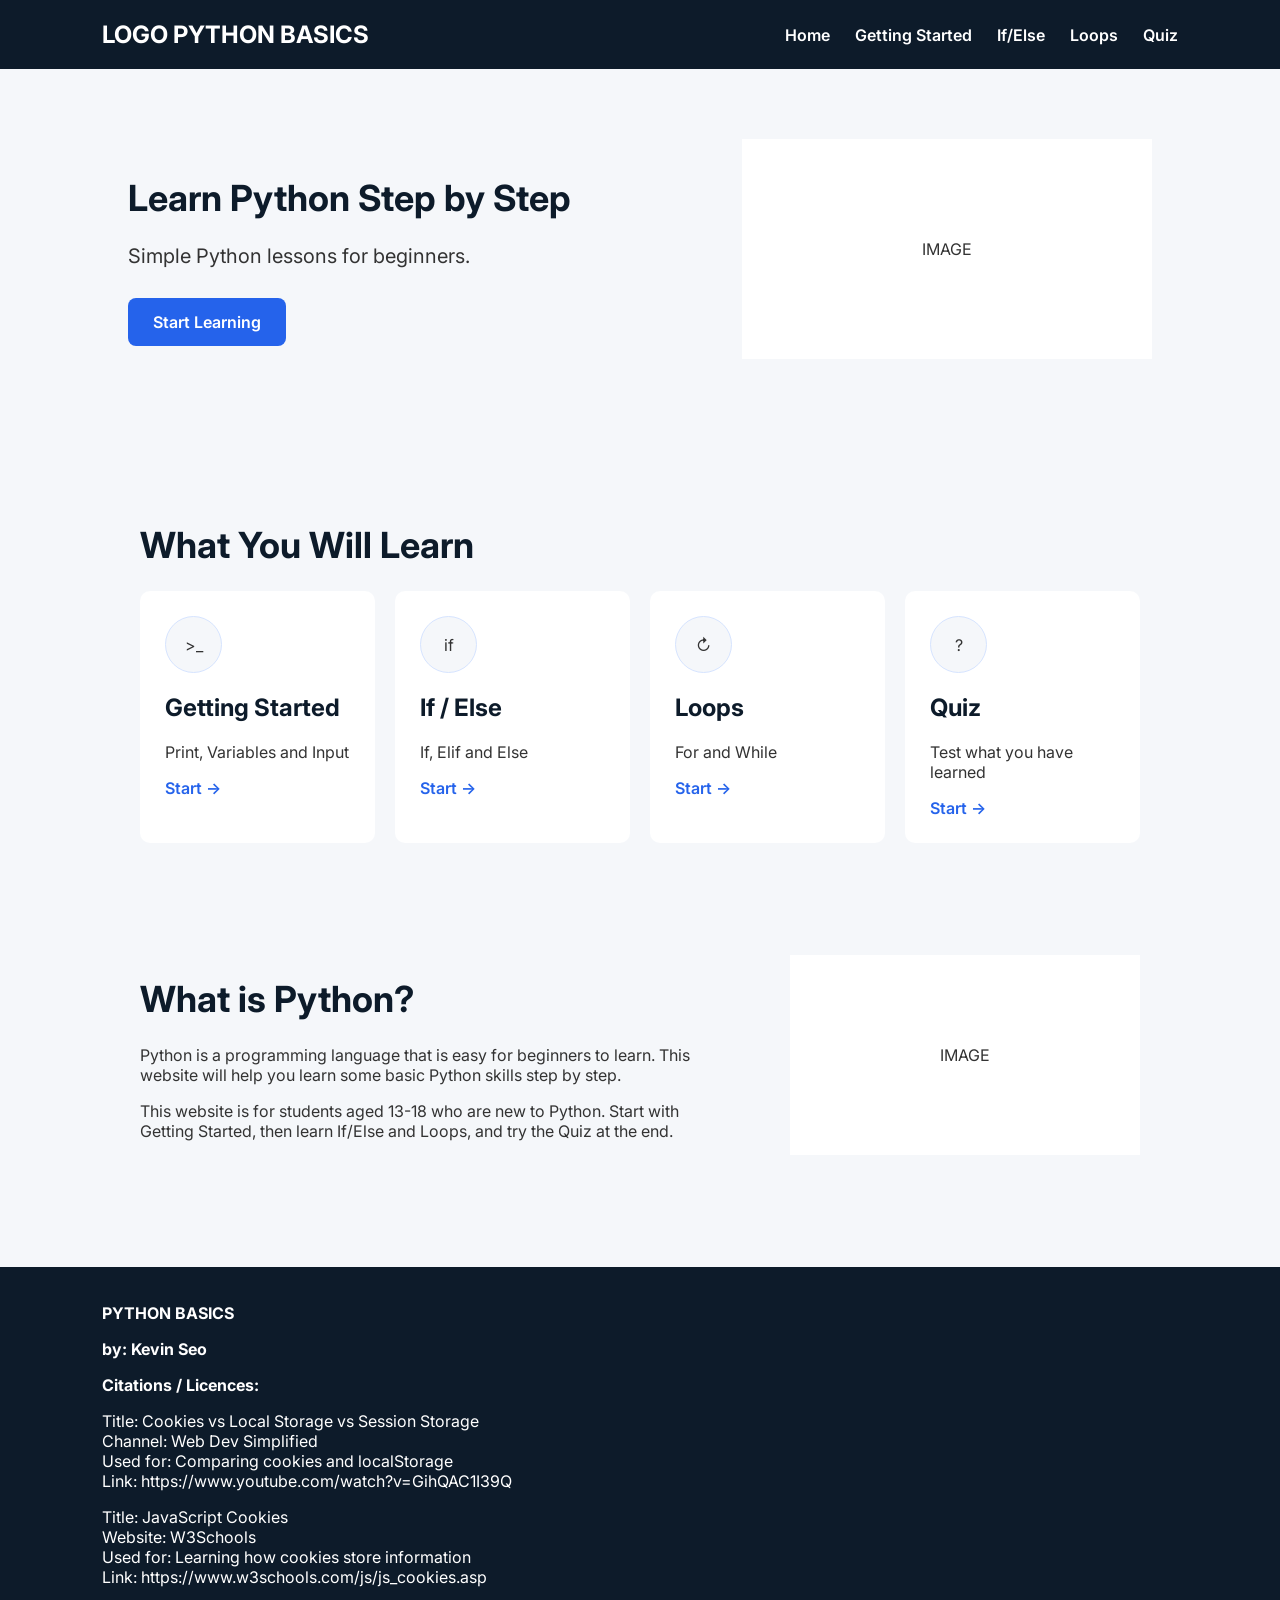
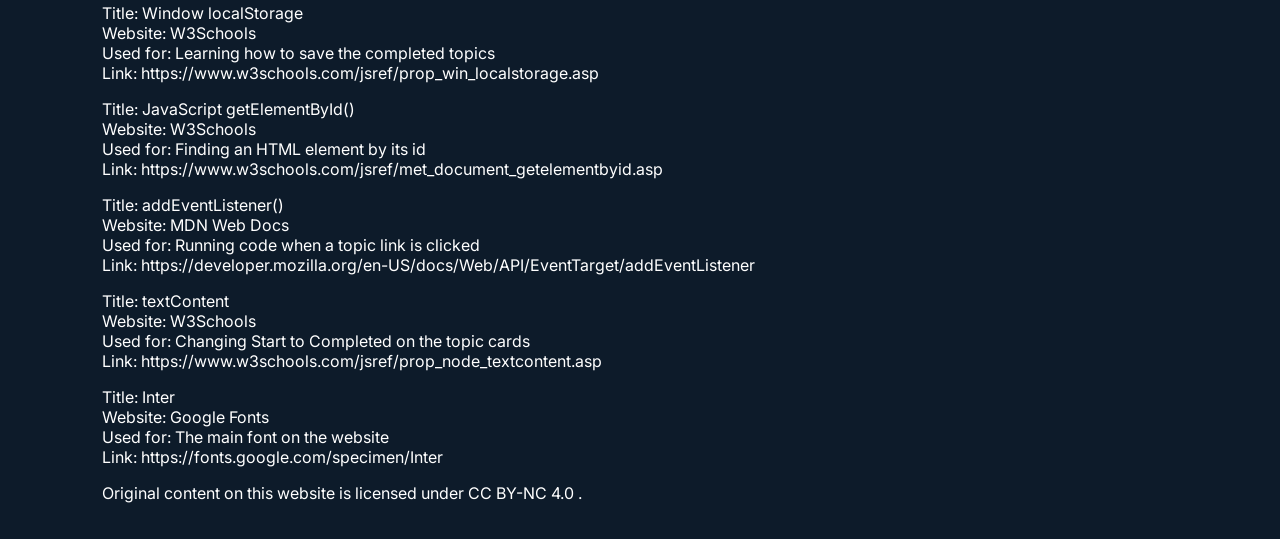
==== index.html @ f4f818a4 "Add files via upload" ====
<!DOCTYPE html>
<html lang="en">

<head>
  <meta charset="UTF-8">
  <meta name="viewport" content="width=device-width, initial-scale=1.0">
  <title>PYTHON BASICS</title>
  <link rel="stylesheet" href="style.css">
</head>

<body id="top">

  <!-- Header -->
  <div class="header">

    <a href="index.html" class="logo">
      <span>LOGO</span>
      <span>PYTHON BASICS</span>
    </a>

    <div class="nav">
      <a href="index.html">Home</a>
      <a href="start.html">Getting Started</a>
      <a href="ifelse.html">If/Else</a>
      <a href="loops.html">Loops</a>
      <a href="quiz.html">Quiz</a>
    </div>

  </div>

  <!-- Hero -->
  <div class="hero">
    <div class="hero-text">
      <h1>Learn Python Step by Step</h1>
      <p>Simple Python lessons for beginners.</p>
      <a href="start.html" class="hero-btn">Start Learning</a>
    </div>

    <div class="hero-image">
      <span>IMAGE</span>
    </div>
  </div>


  <!-- Contents -->
  <div class="contents">

    <!-- Learning Topic Cards -->
    <div class="topics">
      <h1>What You Will Learn</h1>

      <div class="topic-grid">
        <!-- Getting Started -->
        <div class="topic-item">
          <div class="topic-icon">>_</div>
          <div class="topic-content">
            <h2>Getting Started</h2>
            <p>Print, Variables and Input</p>
            <a href="start.html" class="topic-btn" id="startTopic">Start →</a>
          </div>
        </div>

        <!-- If / Else -->
        <div class="topic-item">
          <div class="topic-icon">if</div>
          <div class="topic-content">
            <h2>If / Else</h2>
            <p>If, Elif and Else</p>
            <a href="ifelse.html" class="topic-btn" id="ifelseTopic">Start →</a>
          </div>
        </div>

        <!-- Loops -->
        <div class="topic-item">
          <div class="topic-icon">↻</div>
          <div class="topic-content">
            <h2>Loops</h2>
            <p>For and While</p>
            <a href="loops.html" class="topic-btn" id="loopsTopic">Start →</a>
          </div>
        </div>

        <!-- Quiz -->
        <div class="topic-item">
          <div class="topic-icon">?</div>
          <div class="topic-content">
            <h2>Quiz</h2>
            <p>Test what you have learned</p>
            <a href="quiz.html" class="topic-btn">Start →</a>
          </div>
        </div>

      </div>
    </div>


    <!-- Python Introduction -->
    <div class="python-intro">

      <div class="intro-text">
        <h1>What is Python?</h1>
        <p>
          Python is a programming language that is easy for beginners to learn. This website will help you learn some
          basic Python skills step by step.
        </p>
        <p>
          This website is for students aged 13-18 who are new to Python.
          Start with Getting Started, then learn If/Else and Loops, and try the Quiz at the end.
        </p>
      </div>

      <div class="intro-image">
        <span>IMAGE</span>
      </div>
    </div>
  </div>

  <!-- Footer -->
  <div class="footer">
    <p><strong>PYTHON BASICS</strong></p>
    <p><strong>by: Kevin Seo</strong></p>

    <p><strong>Citations / Licences:</strong></p>

    <p>
      Title: Cookies vs Local Storage vs Session Storage<br>
      Channel: Web Dev Simplified<br>
      Used for: Comparing cookies and localStorage<br>
      Link: https://www.youtube.com/watch?v=GihQAC1I39Q
    </p>

    <p>
      Title: JavaScript Cookies<br>
      Website: W3Schools<br>
      Used for: Learning how cookies store information<br>
      Link: https://www.w3schools.com/js/js_cookies.asp
    </p>

    <p>
      Title: Window localStorage<br>
      Website: W3Schools<br>
      Used for: Learning how to save the completed topics<br>
      Link: https://www.w3schools.com/jsref/prop_win_localstorage.asp
    </p>

    <p>
      Title: JavaScript getElementById()<br>
      Website: W3Schools<br>
      Used for: Finding an HTML element by its id<br>
      Link: https://www.w3schools.com/jsref/met_document_getelementbyid.asp
    </p>

    <p>
      Title: addEventListener()<br>
      Website: MDN Web Docs<br>
      Used for: Running code when a topic link is clicked<br>
      Link: https://developer.mozilla.org/en-US/docs/Web/API/EventTarget/addEventListener
    </p>

    <p>
      Title: textContent<br>
      Website: W3Schools<br>
      Used for: Changing Start to Completed on the topic cards<br>
      Link: https://www.w3schools.com/jsref/prop_node_textcontent.asp
    </p>

    <p>
      Title: Inter<br>
      Website: Google Fonts<br>
      Used for: The main font on the website<br>
      Link: https://fonts.google.com/specimen/Inter
    </p>

    <p>
      Original content on this website is licensed under
      <a href="https://creativecommons.org/licenses/by-nc/4.0/">
        CC BY-NC 4.0
      </a>.
    </p>
  </div>


  <!-- using script to add JavaScript to the topic cards -->
  <script>

    // getting the lesson links by their id
    // https://www.w3schools.com/jsref/met_document_getelementbyid.asp
    const startTopic = document.getElementById("startTopic");
    const ifelseTopic = document.getElementById("ifelseTopic");
    const loopsTopic = document.getElementById("loopsTopic");


    // using localStorage to remember which lessons were completed
    // https://www.w3schools.com/jsref/prop_win_localstorage.asp

    // saving the lesson as completed when the link is clicked
    // https://developer.mozilla.org/en-US/docs/Web/API/EventTarget/addEventListener
    startTopic.addEventListener("click", function () {
      localStorage.setItem("startCompleted", "yes");
    });

    ifelseTopic.addEventListener("click", function () {
      localStorage.setItem("ifelseCompleted", "yes");
    });

    loopsTopic.addEventListener("click", function () {
      localStorage.setItem("loopsCompleted", "yes");
    });


    // checking if each lesson was completed before
    // changing Start to Completed
    // https://www.w3schools.com/jsref/prop_node_textcontent.asp
    if (localStorage.getItem("startCompleted") == "yes") {
      startTopic.textContent = "Completed ✓";
    }

    if (localStorage.getItem("ifelseCompleted") == "yes") {
      ifelseTopic.textContent = "Completed ✓";
    }

    if (localStorage.getItem("loopsCompleted") == "yes") {
      loopsTopic.textContent = "Completed ✓";
    }

  </script>

</body>

</html>
---- style.css ----
@import url('https://fonts.googleapis.com/css2?family=Inter:wght@400;600;700&display=swap');

body {
  margin: 0;
  font-family: 'Inter', Arial, sans-serif;
  /* using Inter as the main font for the website */
  background-color: #F5F7FA;
  color: #333333;
}

a {
  text-decoration: none;
}

/* Main page heading */
h1 {
  color: #0D1B2A;
  font-size: 36px;
}

/* Section heading */
h2 {
  color: #0D1B2A;
  font-size: 24px;
}

/* Small heading */
h3 {
  color: #0D1B2A;
  font-size: 18px;
}

/* Header */
.header {
  background-color: #0D1B2A;
  display: flex;
  /* using flexbox to place the logo and navigation in one row*/
  justify-content: space-between;
  align-items: center;
  padding: 20px 8%;
}

.logo {
  color: #FFFFFF;
  font-size: 24px;
  font-weight: 700;
}

.nav {
  display: flex;
  gap: 25px;
}

.nav a {
  color: #FFFFFF;
  font-weight: 600;
}

/* Contents */
.contents {
  width: 80%;
  max-width: 1000px;
  /* stopping the content from getting too wide */
  margin: 50px auto;
}

/* Footer */
.footer {
  background-color: #0D1B2A;
  color: #FFFFFF;
  padding: 20px 8%;
  margin-top: 30px;
}

.footer a {
  color: #FFFFFF;
}

/* Home Page - Hero */
.hero {
  display: flex;
  justify-content: space-between;
  align-items: center;
  padding: 50px 10%;
  min-height: 260px;
}

.hero-text {
  width: 50%;
}

.hero p {
  font-size: 20px;
  margin-bottom: 30px;
}

.hero-btn {
  /* styling the class button on hero*/
  display: inline-block;
  /* making the link work more like a button */
  background-color: #2563EB;
  color: #FFFFFF;
  padding: 14px 25px;
  border-radius: 8px;
  /*making button round*/
  font-weight: 600;
}

.hero-image {
  width: 40%;
  height: 220px;
  background-color: #FFFFFF;
  display: flex;
  justify-content: center;
  align-items: center;
}

/* Home Page - Learning Topic Cards */
.topics {
  padding: 20px 0 50px;
}

.topic-grid {
  display: grid;
  /* using grid to place the topic cards */
  grid-template-columns: repeat(4, 1fr);
  /* making 4 equal columns */
  gap: 20px;
}

.topic-item {
  background-color: #FFFFFF;
  padding: 25px;
  border-radius: 10px;
}

.topic-icon {
  width: 55px;
  height: 55px;
  border-radius: 50%;
  background-color: #F5F7FA;
  border: 1px solid #D6E4FF;
  display: flex;
  align-items: center;
  justify-content: center;
  margin-bottom: 15px;
}

.topic-btn {
  color: #2563EB;
  font-weight: 600;
}

/* Home Page - Intro */
.python-intro {
  display: flex;
  justify-content: space-between;
  align-items: center;
  padding: 60px 0;
}

.intro-text {
  width: 55%;
}

.intro-image {
  width: 35%;
  height: 200px;
  background-color: #FFFFFF;
  display: flex;
  justify-content: center;
  align-items: center;
}


/* Learning Content Page */
.lesson {
  background-color: #FFFFFF;
  padding: 20px;
  margin: 20px 0;
}

.code-box {
  background-color: #0D1B2A;
  color: #FFFFFF;
  padding: 15px;
}

.output-box {
  background-color: #FFFFFF;
  padding: 15px;
  border: 1px solid #DDDDDD;
}

.tip {
  background-color: #FFF4CC;
  color: #333333;
  padding: 15px;
  margin-top: 20px;
}

.page-navigation {
  display: flex;
  justify-content: space-between;
  margin-top: 30px;
}

.page-btn {
  background-color: #2563EB;
  color: #FFFFFF;
  padding: 10px 15px;
}

/* Quiz Page*/
.question {
  background-color: #FFFFFF;
  padding: 20px;
  margin: 20px 0;
}

.question label {
  display: block;
  padding: 8px 0;
}

.check-btn {
  background-color: #2563EB;
  color: #FFFFFF;
  border: none;
  padding: 10px 20px;
  font-family: inherit;
}

.result {
  background-color: #FFF4CC;
  padding: 15px;
  margin-top: 20px;
}
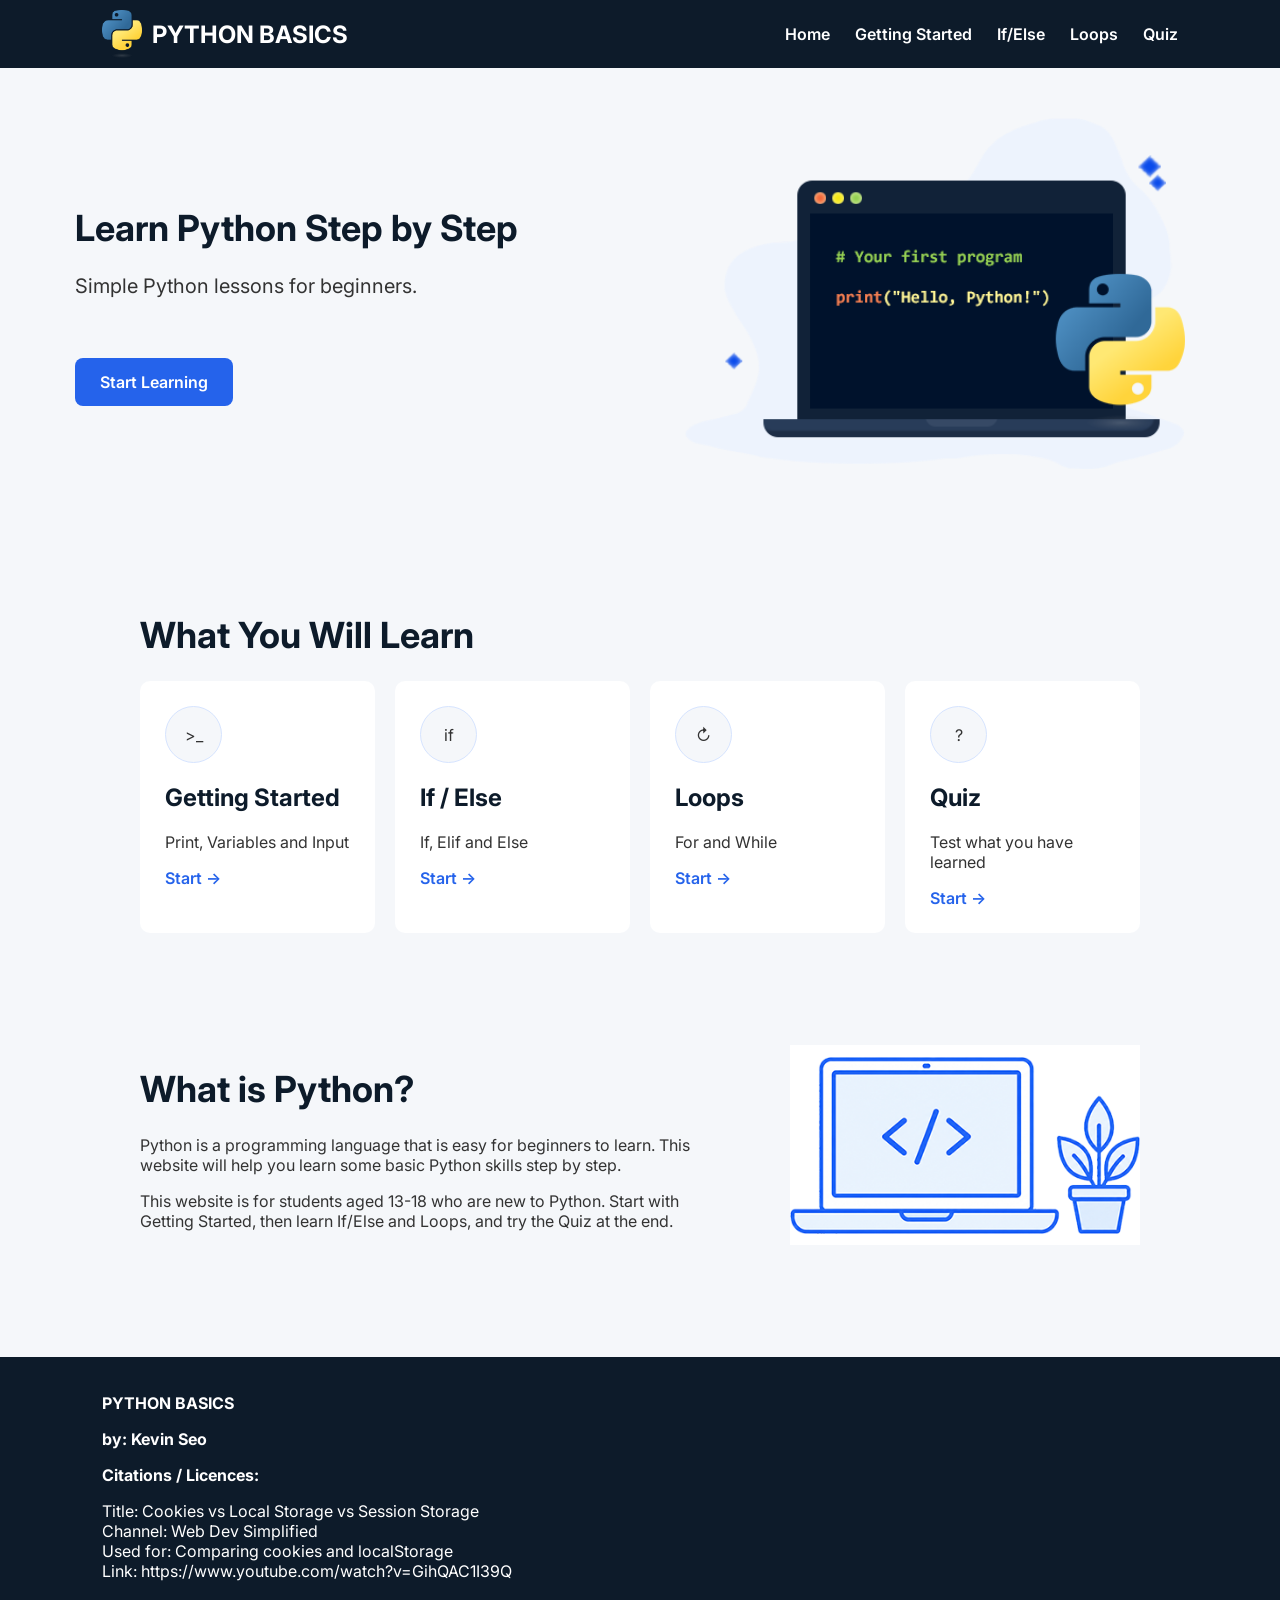
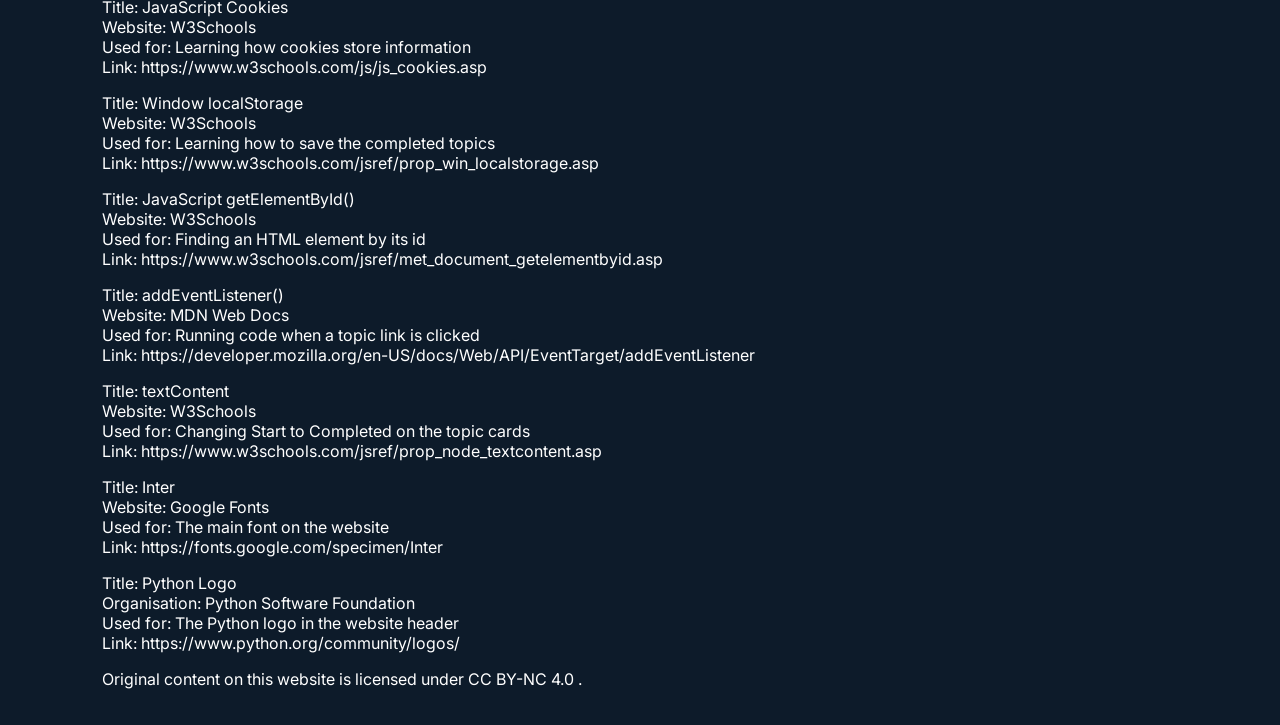
==== commit 7ee2f505: "Update final Part 1 website" ====
--- a/index.html
+++ b/index.html
@@ -12,9 +12,8 @@
 
   <!-- Header -->
   <div class="header">
-
     <a href="index.html" class="logo">
-      <span>LOGO</span>
+      <img src="images/logo.png" alt="Python logo">
       <span>PYTHON BASICS</span>
     </a>
 
@@ -37,7 +36,7 @@
     </div>
 
     <div class="hero-image">
-      <span>IMAGE</span>
+      <img src="images/main-hero.png" alt="Python coding image">
     </div>
   </div>
 
@@ -110,7 +109,7 @@
       </div>
 
       <div class="intro-image">
-        <span>IMAGE</span>
+        <img src="images/main-intro.png" alt="Laptop with coding symbol">
       </div>
     </div>
   </div>
@@ -169,6 +168,13 @@
       Website: Google Fonts<br>
       Used for: The main font on the website<br>
       Link: https://fonts.google.com/specimen/Inter
+    </p>
+
+    <p>
+      Title: Python Logo<br>
+      Organisation: Python Software Foundation<br>
+      Used for: The Python logo in the website header<br>
+      Link: https://www.python.org/community/logos/
     </p>
 
     <p>
--- a/style.css
+++ b/style.css
@@ -37,13 +37,22 @@
   /* using flexbox to place the logo and navigation in one row*/
   justify-content: space-between;
   align-items: center;
-  padding: 20px 8%;
+  padding: 10px 8%;
 }
 
 .logo {
   color: #FFFFFF;
   font-size: 24px;
   font-weight: 700;
+  display: flex;
+  align-items: center;
+  gap: 10px;
+}
+
+.logo img {
+  width: 40px;
+  height: auto;
+  vertical-align: middle;
 }
 
 .nav {
@@ -79,19 +88,22 @@
 /* Home Page - Hero */
 .hero {
   display: flex;
-  justify-content: space-between;
-  align-items: center;
-  padding: 50px 10%;
-  min-height: 260px;
+  justify-content: center;
+  align-items: center;
+  gap: 50px;
+  max-width: 1200px;
+  margin: 0 auto;
+  padding: 50px 20px;
+  min-height: 240px;
 }
 
 .hero-text {
-  width: 50%;
+  width: 45%;
 }
 
 .hero p {
   font-size: 20px;
-  margin-bottom: 30px;
+  margin-bottom: 60px;
 }
 
 .hero-btn {
@@ -107,12 +119,17 @@
 }
 
 .hero-image {
-  width: 40%;
-  height: 220px;
-  background-color: #FFFFFF;
-  display: flex;
-  justify-content: center;
-  align-items: center;
+  width: 45%;
+  display: flex;
+  justify-content: center;
+  align-items: center;
+}
+
+.hero-image img {
+  width: 100%;
+  max-width: 500px;
+  height: auto;
+  display: block;
 }
 
 /* Home Page - Learning Topic Cards */
@@ -172,6 +189,12 @@
   align-items: center;
 }
 
+.intro-image img {
+  width: 100%;
+  max-width: 420px;
+  height: auto;
+  display: block;
+}
 
 /* Learning Content Page */
 .lesson {
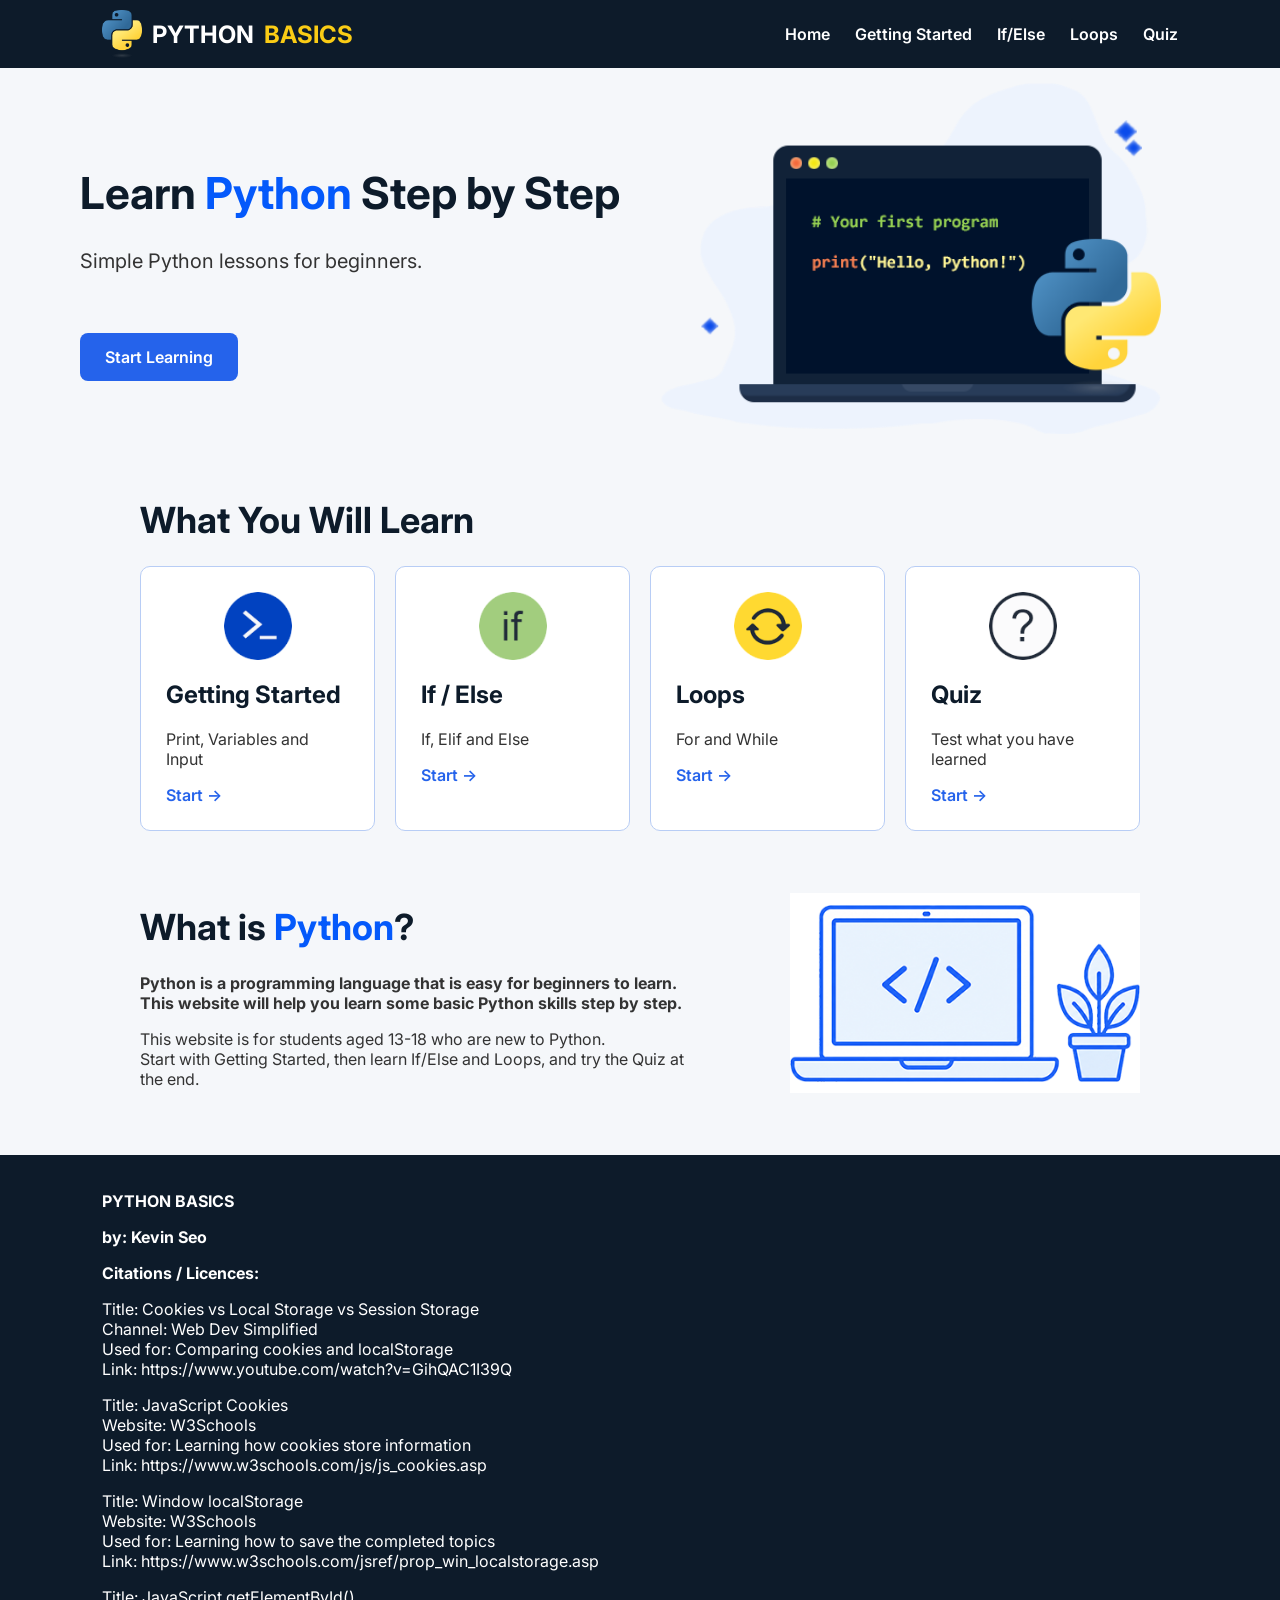
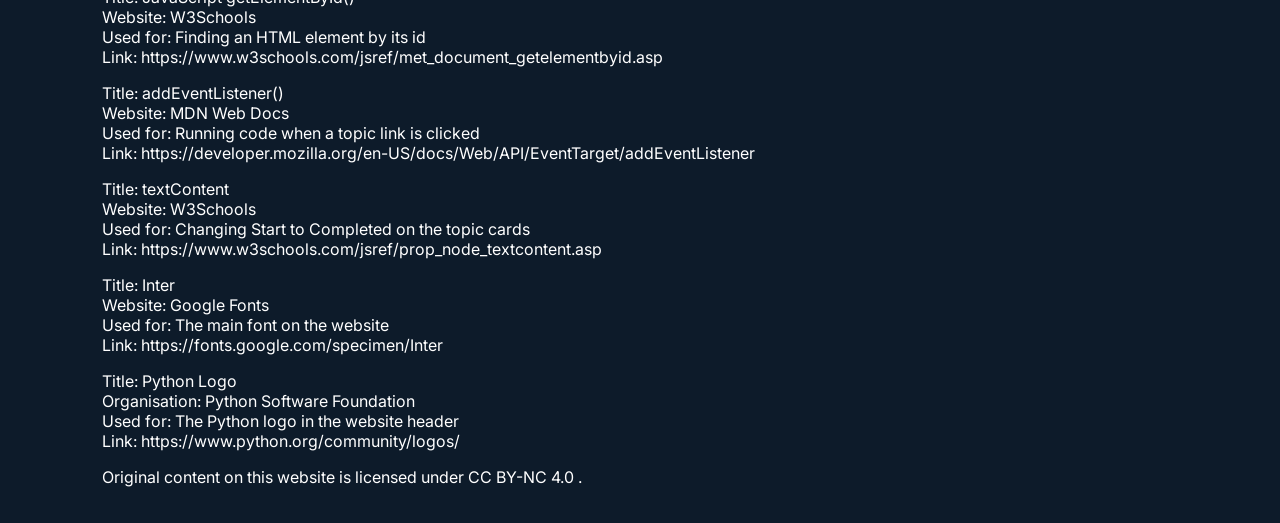
==== commit 23ef6888: "Final update" ====
--- a/index.html
+++ b/index.html
@@ -14,7 +14,8 @@
   <div class="header">
     <a href="index.html" class="logo">
       <img src="images/logo.png" alt="Python logo">
-      <span>PYTHON BASICS</span>
+      <span>PYTHON</span>
+      <span class="logo-basics-word">BASICS</span>
     </a>
 
     <div class="nav">
@@ -30,7 +31,7 @@
   <!-- Hero -->
   <div class="hero">
     <div class="hero-text">
-      <h1>Learn Python Step by Step</h1>
+      <h1>Learn <span class="hero-python-word">Python</span> Step by Step</h1>
       <p>Simple Python lessons for beginners.</p>
       <a href="start.html" class="hero-btn">Start Learning</a>
     </div>
@@ -51,7 +52,7 @@
       <div class="topic-grid">
         <!-- Getting Started -->
         <div class="topic-item">
-          <div class="topic-icon">>_</div>
+          <div class="topic-icon"><img src="images/icon-start.png" alt="Getting Started icon"></div>
           <div class="topic-content">
             <h2>Getting Started</h2>
             <p>Print, Variables and Input</p>
@@ -61,7 +62,7 @@
 
         <!-- If / Else -->
         <div class="topic-item">
-          <div class="topic-icon">if</div>
+          <div class="topic-icon"><img src="images/icon-ifelse.png" alt="If/Else icon"></div>
           <div class="topic-content">
             <h2>If / Else</h2>
             <p>If, Elif and Else</p>
@@ -71,7 +72,7 @@
 
         <!-- Loops -->
         <div class="topic-item">
-          <div class="topic-icon">↻</div>
+          <div class="topic-icon"><img src="images/icon-loops.png" alt="Loops icon"></div>
           <div class="topic-content">
             <h2>Loops</h2>
             <p>For and While</p>
@@ -81,7 +82,7 @@
 
         <!-- Quiz -->
         <div class="topic-item">
-          <div class="topic-icon">?</div>
+          <div class="topic-icon"><img src="images/icon-quiz.png" alt="Quiz icon"></div>
           <div class="topic-content">
             <h2>Quiz</h2>
             <p>Test what you have learned</p>
@@ -97,13 +98,13 @@
     <div class="python-intro">
 
       <div class="intro-text">
-        <h1>What is Python?</h1>
-        <p>
+        <h1>What is <span class="hero-python-word">Python</span>?</h1>
+        <p><strong>
           Python is a programming language that is easy for beginners to learn. This website will help you learn some
           basic Python skills step by step.
-        </p>
+        </strong></p>
         <p>
-          This website is for students aged 13-18 who are new to Python.
+          This website is for students aged 13-18 who are new to Python.<br>
           Start with Getting Started, then learn If/Else and Loops, and try the Quiz at the end.
         </p>
       </div>
--- a/style.css
+++ b/style.css
@@ -55,6 +55,10 @@
   vertical-align: middle;
 }
 
+.logo-basics-word {
+  color: #FACC15;
+}
+
 .nav {
   display: flex;
   gap: 25px;
@@ -70,7 +74,7 @@
   width: 80%;
   max-width: 1000px;
   /* stopping the content from getting too wide */
-  margin: 50px auto;
+  margin: 20px auto;
 }
 
 /* Footer */
@@ -90,15 +94,23 @@
   display: flex;
   justify-content: center;
   align-items: center;
-  gap: 50px;
+  gap: 5px;
   max-width: 1200px;
   margin: 0 auto;
-  padding: 50px 20px;
-  min-height: 240px;
+  padding: 15px 20px 0;
+  min-height: 0;
 }
 
 .hero-text {
-  width: 45%;
+  width: 48%;
+}
+
+.hero-python-word {
+  color: #0459fb;
+}
+
+.hero h1 {
+  font-size: 44px;
 }
 
 .hero p {
@@ -120,9 +132,6 @@
 
 .hero-image {
   width: 45%;
-  display: flex;
-  justify-content: center;
-  align-items: center;
 }
 
 .hero-image img {
@@ -134,7 +143,7 @@
 
 /* Home Page - Learning Topic Cards */
 .topics {
-  padding: 20px 0 50px;
+  padding: 20px 0 30px;
 }
 
 .topic-grid {
@@ -149,18 +158,21 @@
   background-color: #FFFFFF;
   padding: 25px;
   border-radius: 10px;
+  border: 1px solid #B8CDF5;
 }
 
 .topic-icon {
-  width: 55px;
-  height: 55px;
-  border-radius: 50%;
-  background-color: #F5F7FA;
-  border: 1px solid #D6E4FF;
-  display: flex;
-  align-items: center;
+  display: flex;
   justify-content: center;
-  margin-bottom: 15px;
+  align-items: center;
+  margin-bottom: 18px;
+}
+
+.topic-icon img {
+  width: 68px;
+  height: 68px;
+  object-fit: contain;
+  display: block;
 }
 
 .topic-btn {
@@ -173,7 +185,7 @@
   display: flex;
   justify-content: space-between;
   align-items: center;
-  padding: 60px 0;
+  padding: 20px 0;
 }
 
 .intro-text {
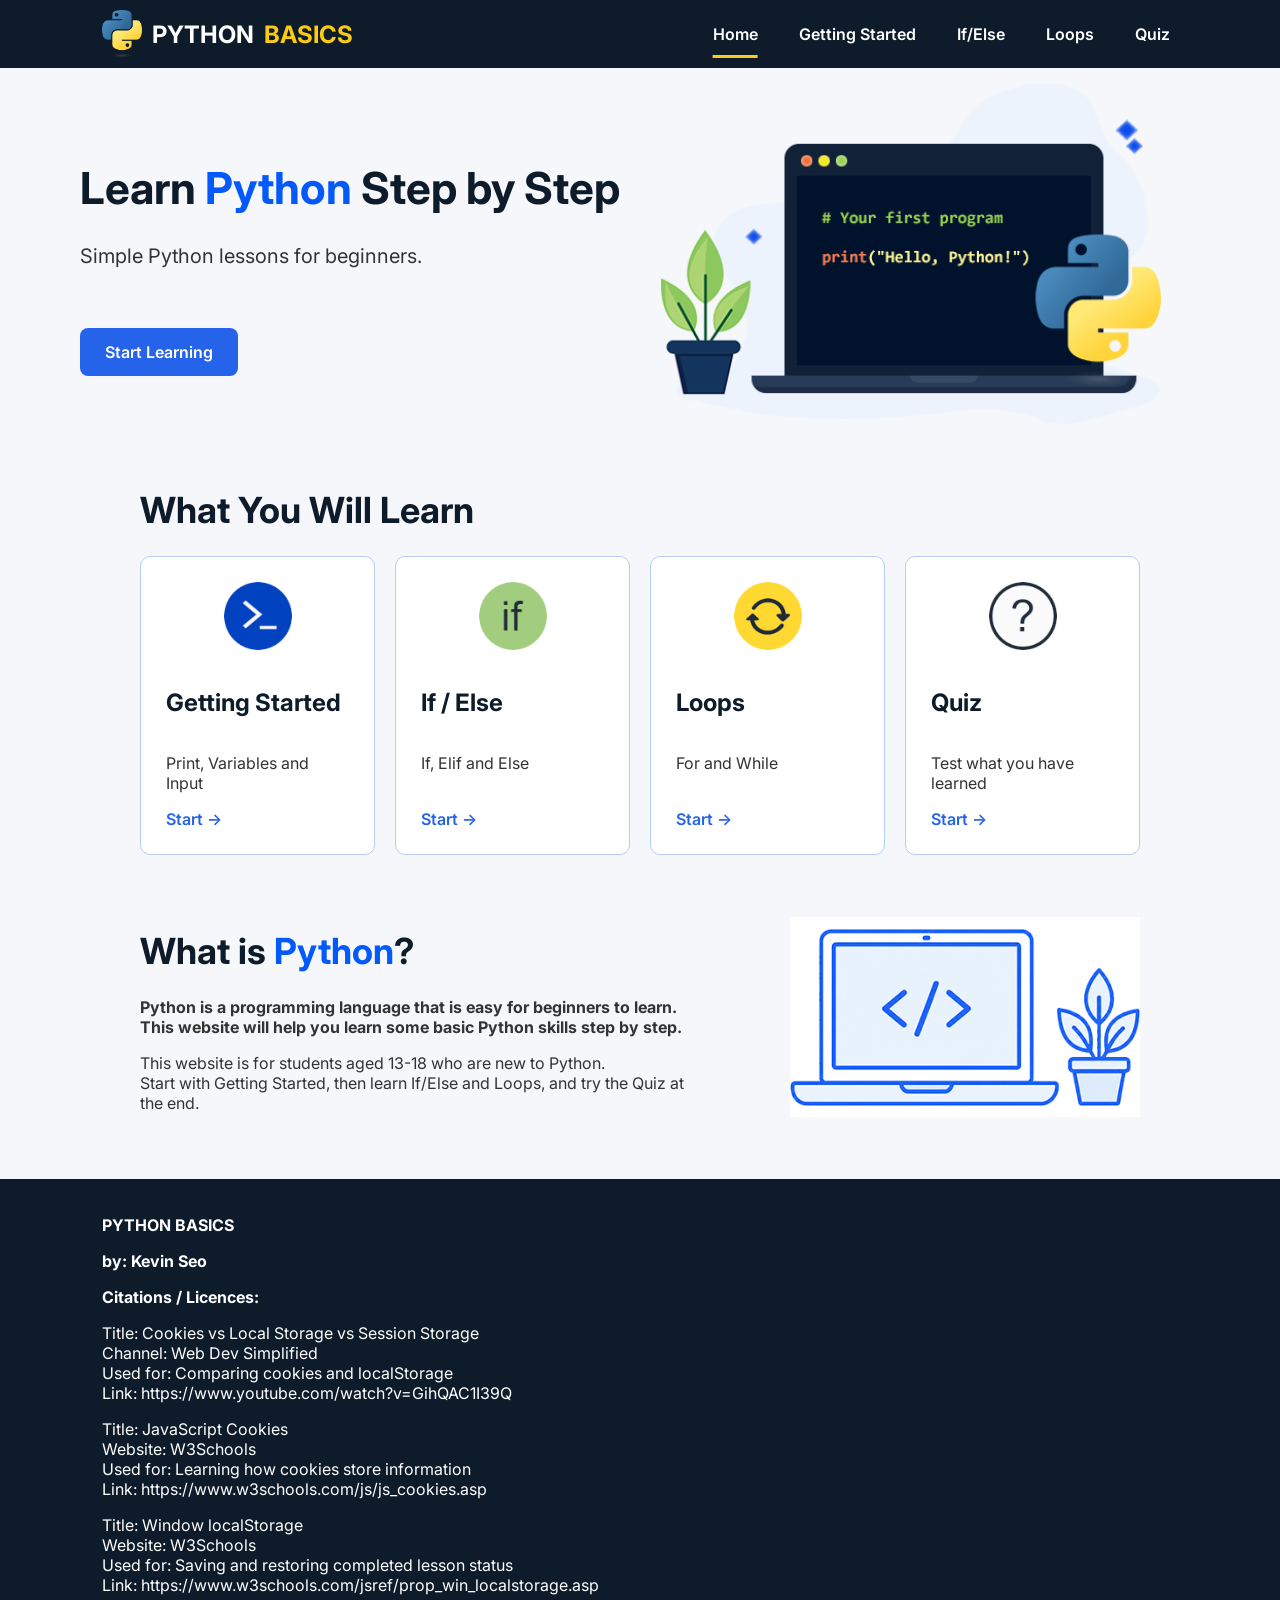
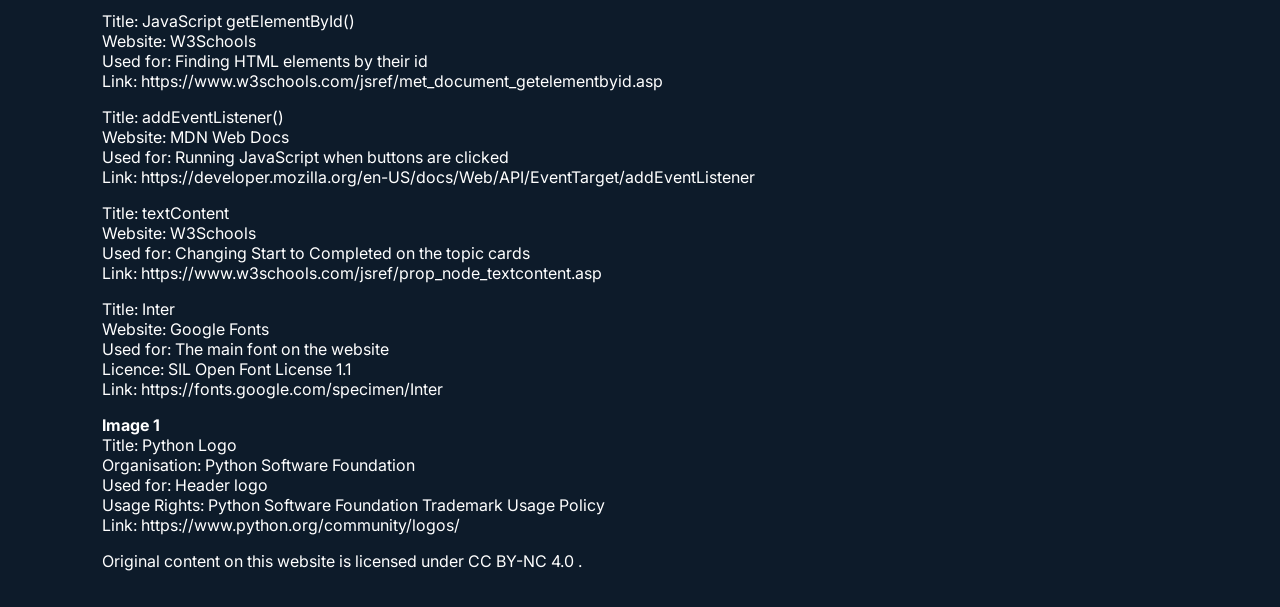
==== commit 1f815502: "Update final website files" ====
--- a/index.html
+++ b/index.html
@@ -9,7 +9,6 @@
 </head>
 
 <body id="top">
-
   <!-- Header -->
   <div class="header">
     <a href="index.html" class="logo">
@@ -19,13 +18,12 @@
     </a>
 
     <div class="nav">
-      <a href="index.html">Home</a>
+      <a href="index.html" class="active">Home</a>
       <a href="start.html">Getting Started</a>
       <a href="ifelse.html">If/Else</a>
       <a href="loops.html">Loops</a>
       <a href="quiz.html">Quiz</a>
     </div>
-
   </div>
 
   <!-- Hero -->
@@ -37,10 +35,9 @@
     </div>
 
     <div class="hero-image">
-      <img src="images/main-hero.png" alt="Python coding image">
+      <img src="images/main-hero-new.png" alt="Python coding image">
     </div>
   </div>
-
 
   <!-- Contents -->
   <div class="contents">
@@ -89,10 +86,8 @@
             <a href="quiz.html" class="topic-btn">Start →</a>
           </div>
         </div>
-
       </div>
     </div>
-
 
     <!-- Python Introduction -->
     <div class="python-intro">
@@ -100,9 +95,9 @@
       <div class="intro-text">
         <h1>What is <span class="hero-python-word">Python</span>?</h1>
         <p><strong>
-          Python is a programming language that is easy for beginners to learn. This website will help you learn some
-          basic Python skills step by step.
-        </strong></p>
+            Python is a programming language that is easy for beginners to learn. This website will help you learn some
+            basic Python skills step by step.
+          </strong></p>
         <p>
           This website is for students aged 13-18 who are new to Python.<br>
           Start with Getting Started, then learn If/Else and Loops, and try the Quiz at the end.
@@ -119,7 +114,6 @@
   <div class="footer">
     <p><strong>PYTHON BASICS</strong></p>
     <p><strong>by: Kevin Seo</strong></p>
-
     <p><strong>Citations / Licences:</strong></p>
 
     <p>
@@ -139,21 +133,21 @@
     <p>
       Title: Window localStorage<br>
       Website: W3Schools<br>
-      Used for: Learning how to save the completed topics<br>
+      Used for: Saving and restoring completed lesson status<br>
       Link: https://www.w3schools.com/jsref/prop_win_localstorage.asp
     </p>
 
     <p>
       Title: JavaScript getElementById()<br>
       Website: W3Schools<br>
-      Used for: Finding an HTML element by its id<br>
+      Used for: Finding HTML elements by their id<br>
       Link: https://www.w3schools.com/jsref/met_document_getelementbyid.asp
     </p>
 
     <p>
       Title: addEventListener()<br>
       Website: MDN Web Docs<br>
-      Used for: Running code when a topic link is clicked<br>
+      Used for: Running JavaScript when buttons are clicked<br>
       Link: https://developer.mozilla.org/en-US/docs/Web/API/EventTarget/addEventListener
     </p>
 
@@ -168,13 +162,16 @@
       Title: Inter<br>
       Website: Google Fonts<br>
       Used for: The main font on the website<br>
+      Licence: SIL Open Font License 1.1<br>
       Link: https://fonts.google.com/specimen/Inter
     </p>
 
     <p>
+      <strong>Image 1</strong><br>
       Title: Python Logo<br>
       Organisation: Python Software Foundation<br>
-      Used for: The Python logo in the website header<br>
+      Used for: Header logo<br>
+      Usage Rights: Python Software Foundation Trademark Usage Policy<br>
       Link: https://www.python.org/community/logos/
     </p>
 
@@ -186,52 +183,8 @@
     </p>
   </div>
 
-
-  <!-- using script to add JavaScript to the topic cards -->
-  <script>
-
-    // getting the lesson links by their id
-    // https://www.w3schools.com/jsref/met_document_getelementbyid.asp
-    const startTopic = document.getElementById("startTopic");
-    const ifelseTopic = document.getElementById("ifelseTopic");
-    const loopsTopic = document.getElementById("loopsTopic");
-
-
-    // using localStorage to remember which lessons were completed
-    // https://www.w3schools.com/jsref/prop_win_localstorage.asp
-
-    // saving the lesson as completed when the link is clicked
-    // https://developer.mozilla.org/en-US/docs/Web/API/EventTarget/addEventListener
-    startTopic.addEventListener("click", function () {
-      localStorage.setItem("startCompleted", "yes");
-    });
-
-    ifelseTopic.addEventListener("click", function () {
-      localStorage.setItem("ifelseCompleted", "yes");
-    });
-
-    loopsTopic.addEventListener("click", function () {
-      localStorage.setItem("loopsCompleted", "yes");
-    });
-
-
-    // checking if each lesson was completed before
-    // changing Start to Completed
-    // https://www.w3schools.com/jsref/prop_node_textcontent.asp
-    if (localStorage.getItem("startCompleted") == "yes") {
-      startTopic.textContent = "Completed ✓";
-    }
-
-    if (localStorage.getItem("ifelseCompleted") == "yes") {
-      ifelseTopic.textContent = "Completed ✓";
-    }
-
-    if (localStorage.getItem("loopsCompleted") == "yes") {
-      loopsTopic.textContent = "Completed ✓";
-    }
-
-  </script>
-
+  <!-- linking the shared JavaScript file -->
+  <script src="main.js"></script>
 </body>
 
 </html>
--- a/style.css
+++ b/style.css
@@ -10,6 +10,7 @@
 
 a {
   text-decoration: none;
+  /*removing the line thing under the words*/
 }
 
 /* Main page heading */
@@ -36,7 +37,9 @@
   display: flex;
   /* using flexbox to place the logo and navigation in one row*/
   justify-content: space-between;
-  align-items: center;
+  /* putting the logo on the left and navigation links on the right */
+  align-items: center;
+  /* aligning the logo and navigation vertically in the middle */
   padding: 10px 8%;
 }
 
@@ -45,7 +48,9 @@
   font-size: 24px;
   font-weight: 700;
   display: flex;
-  align-items: center;
+  /* keeping the logo image and text together in one row */
+  align-items: center;
+  /* adding space between the logo image and website name */
   gap: 10px;
 }
 
@@ -53,6 +58,7 @@
   width: 40px;
   height: auto;
   vertical-align: middle;
+  /* aligning the logo image with the text vertically */
 }
 
 .logo-basics-word {
@@ -61,20 +67,44 @@
 
 .nav {
   display: flex;
+  /* arranging navigation links horizontally */
   gap: 25px;
+  /* adding equal spacing between navigation links */
 }
 
 .nav a {
   color: #FFFFFF;
   font-weight: 600;
+
+  /* Keep the same space around every navigation link */
+  padding: 4px 8px;
+}
+
+/* Show which page is currently open */
+.nav a.active {
+  /* Add an underline to the active link */
+  text-decoration: underline;
+  /* Make the underline yellow */
+  text-decoration-color: #FACC15;
+  /* Make the underline a little thicker */
+  text-decoration-thickness: 3px;
+  /* Add space between the text and underline */
+  text-underline-offset: 15px;
+}
+
+/* Change the navigation link colour when the mouse is over it */
+.nav a:hover {
+  color: #FACC15;
+  /* changing the link text to yellow */
 }
 
 /* Contents */
 .contents {
   width: 80%;
   max-width: 1000px;
-  /* stopping the content from getting too wide */
+  /* stopping content from becoming too wide on large screens */
   margin: 20px auto;
+  /* centering the content area */
 }
 
 /* Footer */
@@ -92,8 +122,11 @@
 /* Home Page - Hero */
 .hero {
   display: flex;
+  /* placing hero text and image next to each other */
   justify-content: center;
-  align-items: center;
+  /* moving the hero content to the centre */
+  align-items: center;
+  /* aligning text and image vertically */
   gap: 5px;
   max-width: 1200px;
   margin: 0 auto;
@@ -121,12 +154,12 @@
 .hero-btn {
   /* styling the class button on hero*/
   display: inline-block;
-  /* making the link work more like a button */
+  /* making the link behave like a button */
   background-color: #2563EB;
   color: #FFFFFF;
   padding: 14px 25px;
   border-radius: 8px;
-  /*making button round*/
+  /* making the button corners rounded */
   font-weight: 600;
 }
 
@@ -152,6 +185,7 @@
   grid-template-columns: repeat(4, 1fr);
   /* making 4 equal columns */
   gap: 20px;
+  /* adding space between each learning card */
 }
 
 .topic-item {
@@ -172,12 +206,32 @@
   width: 68px;
   height: 68px;
   object-fit: contain;
+  /* keeping the icon shape without stretching it */
   display: block;
 }
 
 .topic-btn {
   color: #2563EB;
   font-weight: 600;
+  margin-top: auto;
+  /* pushing the Start link to the bottom */
+}
+
+/* Keep the Start links at the same height */
+.topic-item {
+  display: flex;
+  /* making the card use a flexible layout */
+  flex-direction: column;
+  /* arranging the card content from top to bottom */
+}
+
+.topic-content {
+  display: flex;
+  /* making the text area flexible */
+  flex-direction: column;
+  /* arranging the text from top to bottom */
+  flex: 1;
+  /* making each content area use the remaining card space */
 }
 
 /* Home Page - Intro */
@@ -237,6 +291,7 @@
 .page-navigation {
   display: flex;
   justify-content: space-between;
+  /* placing previous and next buttons at opposite sides */
   margin-top: 30px;
 }
 
@@ -245,6 +300,34 @@
   color: #FFFFFF;
   padding: 10px 15px;
 }
+
+
+/* Lesson complete area */
+.complete-area {
+  text-align: center;
+  /* putting the text and button in the centre */
+  margin: 30px 0 20px;
+}
+
+/* Mark as Complete button */
+.complete-btn {
+  background-color: #2563EB;
+  color: #FFFFFF;
+  border: none;
+  padding: 12px 24px;
+  border-radius: 6px;
+  font-size: 16px;
+  font-weight: 600;
+  cursor: pointer;
+  /* showing a hand cursor when the mouse is over the button */
+}
+
+/* Completed lesson button */
+.complete-btn.completed {
+  background-color: #16A34A;
+  /* changing the button to green when the lesson is completed */
+}
+
 
 /* Quiz Page*/
 .question {
@@ -270,4 +353,39 @@
   background-color: #FFF4CC;
   padding: 15px;
   margin-top: 20px;
+}
+
+/* Quiz feedback */
+.feedback {
+  display: inline-block;
+  /* keeping the feedback background around the text */
+  font-weight: 600;
+  /* making the feedback text easier to notice */
+  margin-top: 12px;
+  /* adding space above the feedback */
+  padding: 7px 10px;
+  /* adding space inside the feedback */
+  border-radius: 5px;
+  /* slightly rounding the feedback corners */
+}
+
+/* Correct feedback */
+.feedback.correct {
+  color: #15803D;
+  background-color: #DCFCE7;
+  /* light green background */
+}
+
+/* Incorrect feedback */
+.feedback.incorrect {
+  color: #B91C1C;
+  background-color: #FEE2E2;
+  /* light red background */
+}
+
+/* Not answered feedback */
+.feedback.not-answered {
+  color: #9A6700;
+  background-color: #FEF3C7;
+  /* light yellow background */
 }
